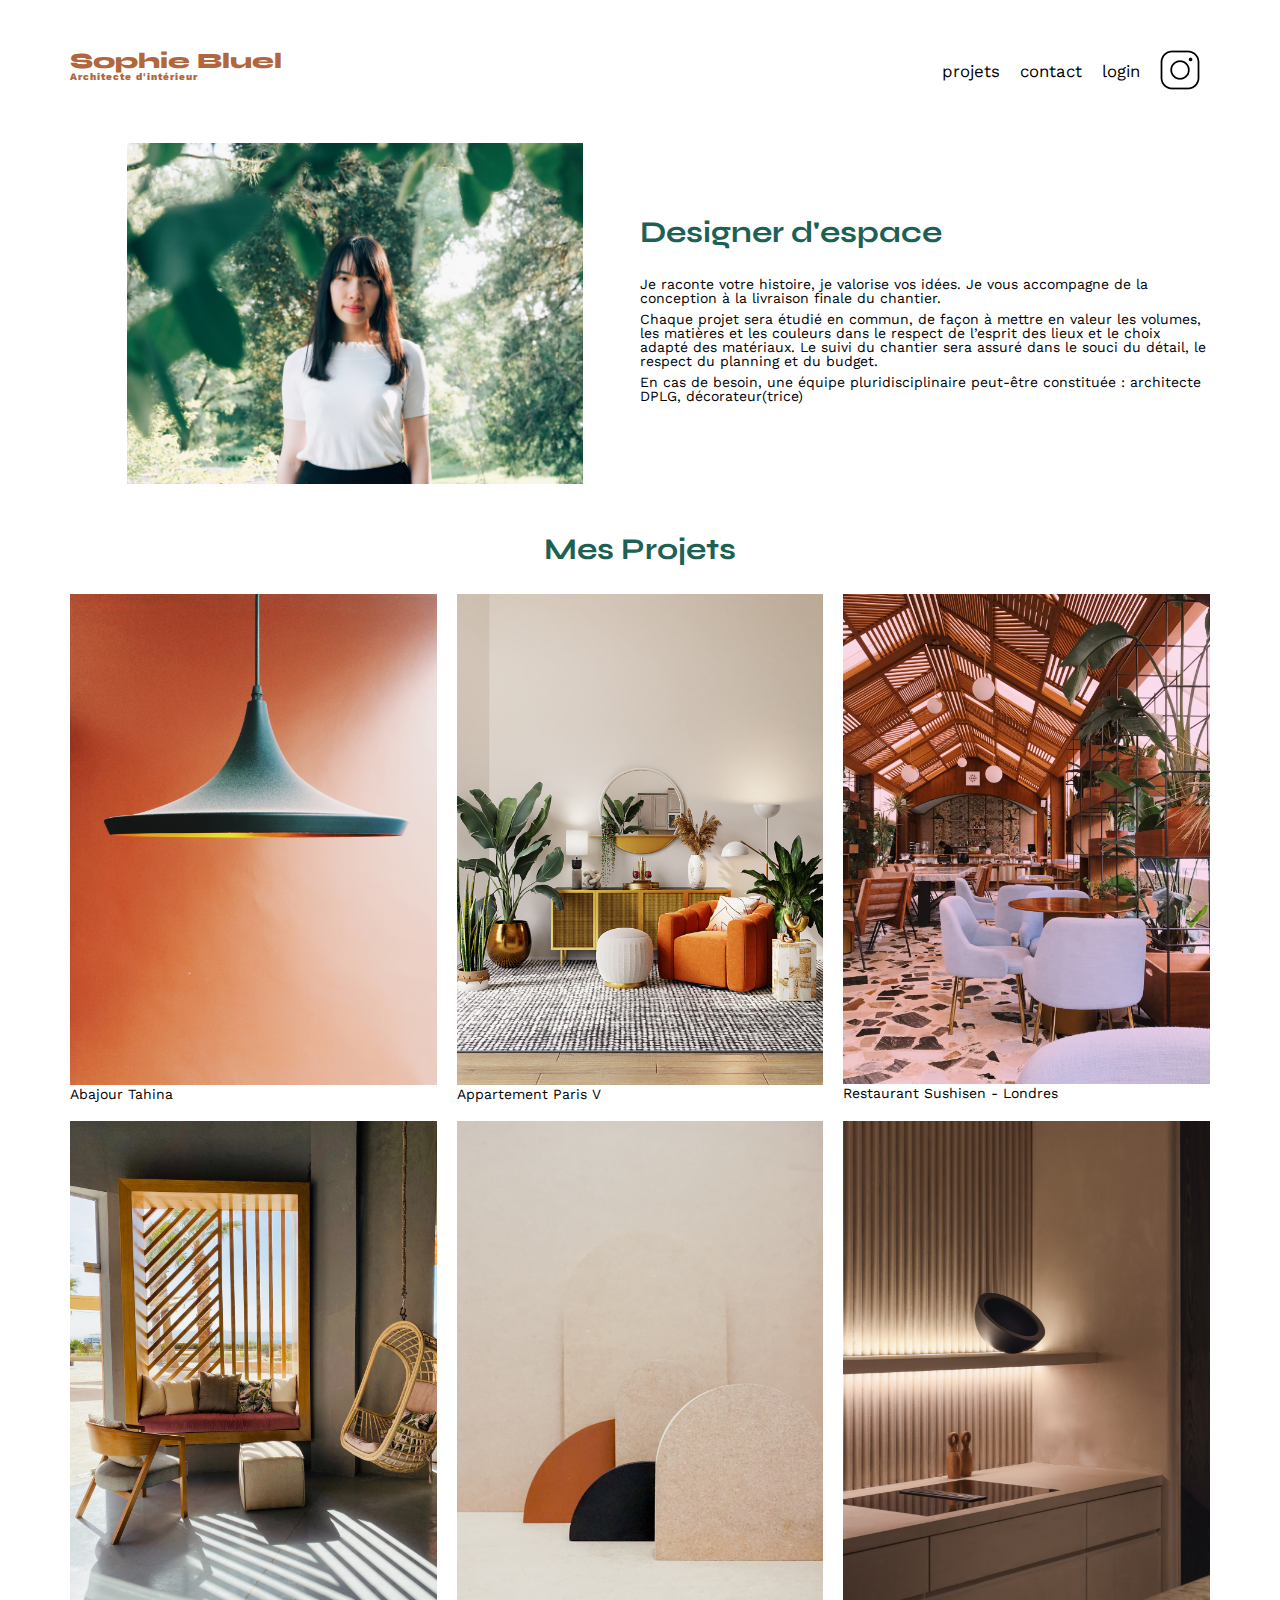
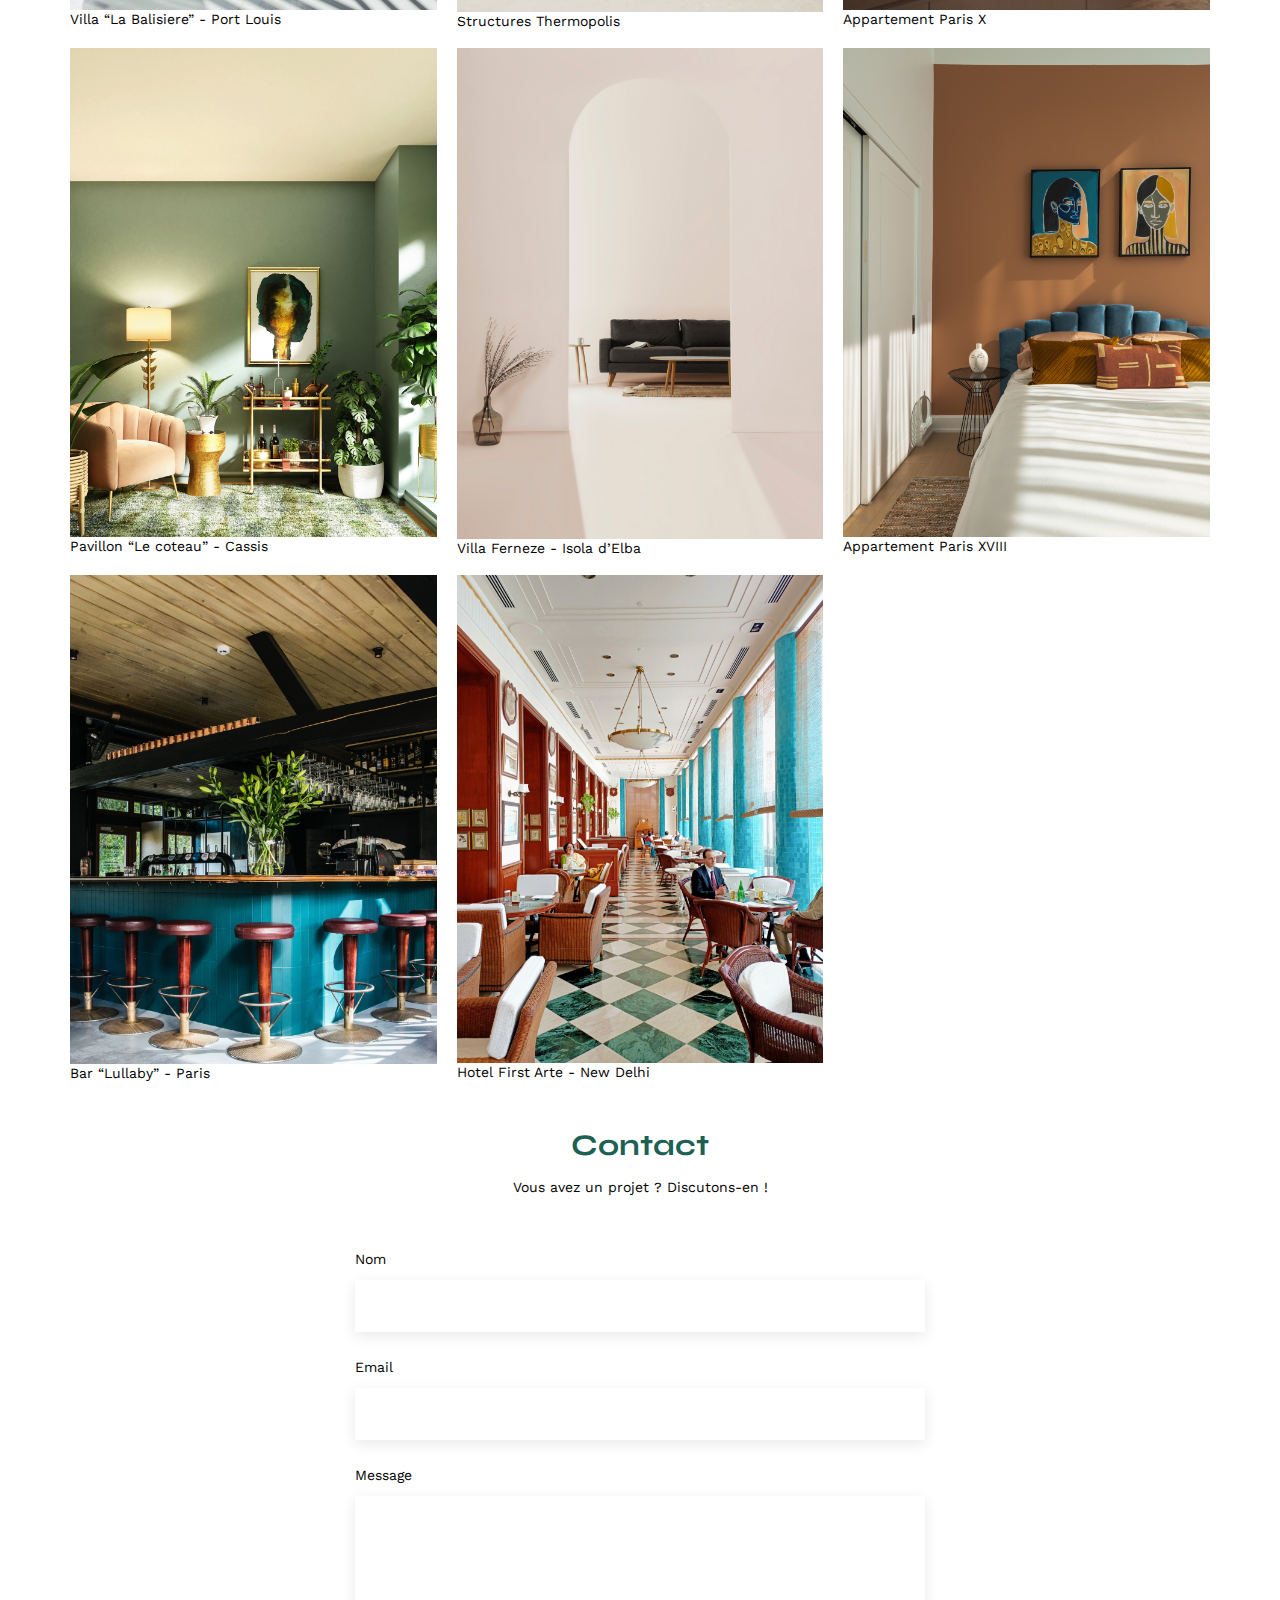
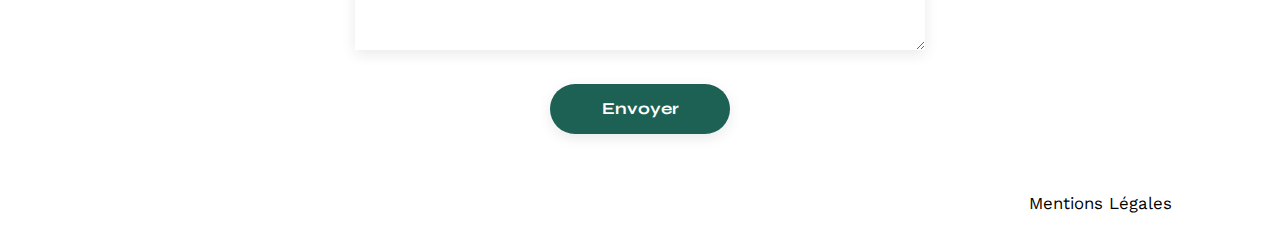
==== FrontEnd/index.html @ 5256f05f "First commit" ====
<!DOCTYPE html>
<html lang="fr">
<head>
	<meta charset="UTF-8">
	<title>Sophie Bluel - Architecte d'intérieur</title>
	<meta name="viewport" content="width=device-width, initial-scale=1.0">
	<link rel="preconnect" href="https://fonts.googleapis.com">
	<link rel="preconnect" href="https://fonts.gstatic.com" crossorigin>
	<link href="https://fonts.googleapis.com/css2?family=Syne:wght@700;800&family=Work+Sans&display=swap" rel="stylesheet">
	<meta name="description" content="">
	<link rel="stylesheet" href="./assets/style.css">
</head>
<body>
<header>
	<h1>Sophie Bluel <span>Architecte d'intérieur</span></h1>
	<nav>
		<ul>
			<li>projets</li>
			<li>contact</li>
			<li>login</li>
			<li><img src="./assets/icons/instagram.png" alt="Instagram"></li>
		</ul>
	</nav>
</header>
<main>
	<section id="introduction">
		<figure>
			<img src="./assets/images/sophie-bluel.png" alt="">
		</figure>
		<article>
			<h2>Designer d'espace</h2>
			<p>Je raconte votre histoire, je valorise vos idées. Je vous accompagne de la conception à la livraison finale du chantier.</p>
			<p>Chaque projet sera étudié en commun, de façon à mettre en valeur les volumes, les matières et les couleurs dans le respect de l’esprit des lieux et le choix adapté des matériaux. Le suivi du chantier sera assuré dans le souci du détail, le respect du planning et du budget.</p>
			<p>En cas de besoin, une équipe pluridisciplinaire peut-être constituée : architecte DPLG, décorateur(trice)</p>
		</article>
	</section>
	<section id="portfolio">
		<h2>Mes Projets</h2>
		<div class="gallery">
			<figure>
				<img src="assets/images/abajour-tahina.png" alt="Abajour Tahina">
				<figcaption>Abajour Tahina</figcaption>
			</figure>
			<figure>
				<img src="assets/images/appartement-paris-v.png" alt="Appartement Paris V">
				<figcaption>Appartement Paris V</figcaption>
			</figure>
			<figure>
				<img src="assets/images/restaurant-sushisen-londres.png" alt="Restaurant Sushisen - Londres">
				<figcaption>Restaurant Sushisen - Londres</figcaption>
			</figure>
			<figure>
				<img src="assets/images/la-balisiere.png" alt="Villa “La Balisiere” - Port Louis">
				<figcaption>Villa “La Balisiere” - Port Louis</figcaption>
			</figure>
			<figure>
				<img src="assets/images/structures-thermopolis.png" alt="Structures Thermopolis">
				<figcaption>Structures Thermopolis</figcaption>
			</figure>
			<figure>
				<img src="assets/images/appartement-paris-x.png" alt="Appartement Paris X">
				<figcaption>Appartement Paris X</figcaption>
			</figure>
			<figure>
				<img src="assets/images/le-coteau-cassis.png" alt="Pavillon “Le coteau” - Cassis">
				<figcaption>Pavillon “Le coteau” - Cassis</figcaption>
			</figure>
			<figure>
				<img src="assets/images/villa-ferneze.png" alt="Villa Ferneze - Isola d’Elba">
				<figcaption>Villa Ferneze - Isola d’Elba</figcaption>
			</figure>
			<figure>
				<img src="assets/images/appartement-paris-xviii.png" alt="Appartement Paris XVIII">
				<figcaption>Appartement Paris XVIII</figcaption>
			</figure>
			<figure>
				<img src="assets/images/bar-lullaby-paris.png" alt="Bar “Lullaby” - Paris">
				<figcaption>Bar “Lullaby” - Paris</figcaption>
			</figure>
			<figure>
				<img src="assets/images/hotel-first-arte-new-delhi.png" alt="Hotel First Arte - New Delhi">
				<figcaption>Hotel First Arte - New Delhi</figcaption>
			</figure>
		</div>
	</section>
	<section id="contact">
		<h2>Contact</h2>
		<p>Vous avez un projet ? Discutons-en !</p>
		<form action="#" method="post">
			<label for="name">Nom</label>
			<input type="text" name="name" id="name">
			<label for="email">Email</label>
			<input type="email" name="email" id="email">
			<label for="message">Message</label>
			<textarea name="message" id="message" cols="30" rows="10"></textarea>
			<input type="submit" value="Envoyer">
		</form>
	</section>
</main>

<footer>
	<nav>
		<ul>
			<li>Mentions Légales</li>
		</ul>
	</nav>
</footer>
</body>
</html>
---- FrontEnd/assets/style.css ----
/* http://meyerweb.com/eric/tools/css/reset/
   v2.0 | 20110126
   License: none (public domain)
*/

html, body, div, span, applet, object, iframe,
h1, h2, h3, h4, h5, h6, p, blockquote, pre,
a, abbr, acronym, address, big, cite, code,
del, dfn, em, img, ins, kbd, q, s, samp,
small, strike, strong, sub, sup, tt, var,
b, u, i, center,
dl, dt, dd, ol, ul, li,
fieldset, form, label, legend,
table, caption, tbody, tfoot, thead, tr, th, td,
article, aside, canvas, details, embed,
figure, figcaption, footer, header, hgroup,
menu, nav, output, ruby, section, summary,
time, mark, audio, video {
	margin: 0;
	padding: 0;
	border: 0;
	font-size: 100%;
	font: inherit;
	vertical-align: baseline;
}
/* HTML5 display-role reset for older browsers */
article, aside, details, figcaption, figure,
footer, header, hgroup, menu, nav, section {
	display: block;
}
body {
	line-height: 1;
}
ol, ul {
	list-style: none;
}
blockquote, q {
	quotes: none;
}
blockquote:before, blockquote:after,
q:before, q:after {
	content: '';
	content: none;
}
table {
	border-collapse: collapse;
	border-spacing: 0;
}
/** end reset css**/
body {
	max-width: 1140px;
	margin:auto;
	font-family: 'Work Sans' ;
	font-size: 14px;
}
header {
	display: flex;
	justify-content: space-between;
	margin: 50px 0
}
section {
	margin: 50px 0
}

h1{
	display: flex;
	flex-direction: column;
	font-family: 'Syne';
	font-size: 22px;
	font-weight: 800;
	color: #B1663C
}

h1 > span {
	font-family: 'Work Sans';
	font-size:10px;
	letter-spacing: 0.1em;
;
}

h2{
	font-family: 'Syne';
	font-weight: 700;
	font-size: 30px;
	color: #1D6154
}
nav ul {
	display: flex;
	align-items: center;
	list-style-type: none;

}
nav li {
	padding: 0 10px;
	font-size: 1.2em;
}

li:hover {
	color: #B1663C;
}
#introduction {
	display: flex;
	align-items: center;
}
#introduction figure {
	flex: 1
}
#introduction img {
	display: block;
	margin: auto;
	width: 80%;
}

#introduction article {
	flex: 1
}
#introduction h2 {
	margin-bottom: 1em;
}

#introduction p {
	margin-bottom: 0.5em;
}
#portfolio h2 {
	text-align: center;
	margin-bottom: 1em;
}
.gallery {
	width: 100%;
	display: grid;
	grid-template-columns: 1fr 1fr 1fr;
	grid-column-gap: 20px;
	grid-row-gap: 20px;
}

.gallery img {
	width: 100%;

}
#contact {
	width: 50%;
margin: auto;
}
#contact > * {
	text-align: center;

}
#contact h2{
	margin-bottom: 20px;
}
#contact form {
	text-align: left;
	margin-top:30px;
	display: flex;
	flex-direction: column;
}

#contact input {
	height: 50px;
	font-size: 1.2em;
	border: none;
	box-shadow: 0px 4px 14px rgba(0, 0, 0, 0.09);
}
#contact label {
	margin: 2em 0 1em 0;
}
#contact textarea {
	border: none;
	box-shadow: 0px 4px 14px rgba(0, 0, 0, 0.09);
}

input[type="submit"]{
	font-family: 'Syne';
	font-weight: 700;
	color: white;
	background-color: #1D6154;
	margin : 2em auto ;
	width: 180px;
	text-align: center;
	border-radius: 60px ;
}

footer nav ul {
	display: flex;
	justify-content: flex-end;
	margin: 2em
}
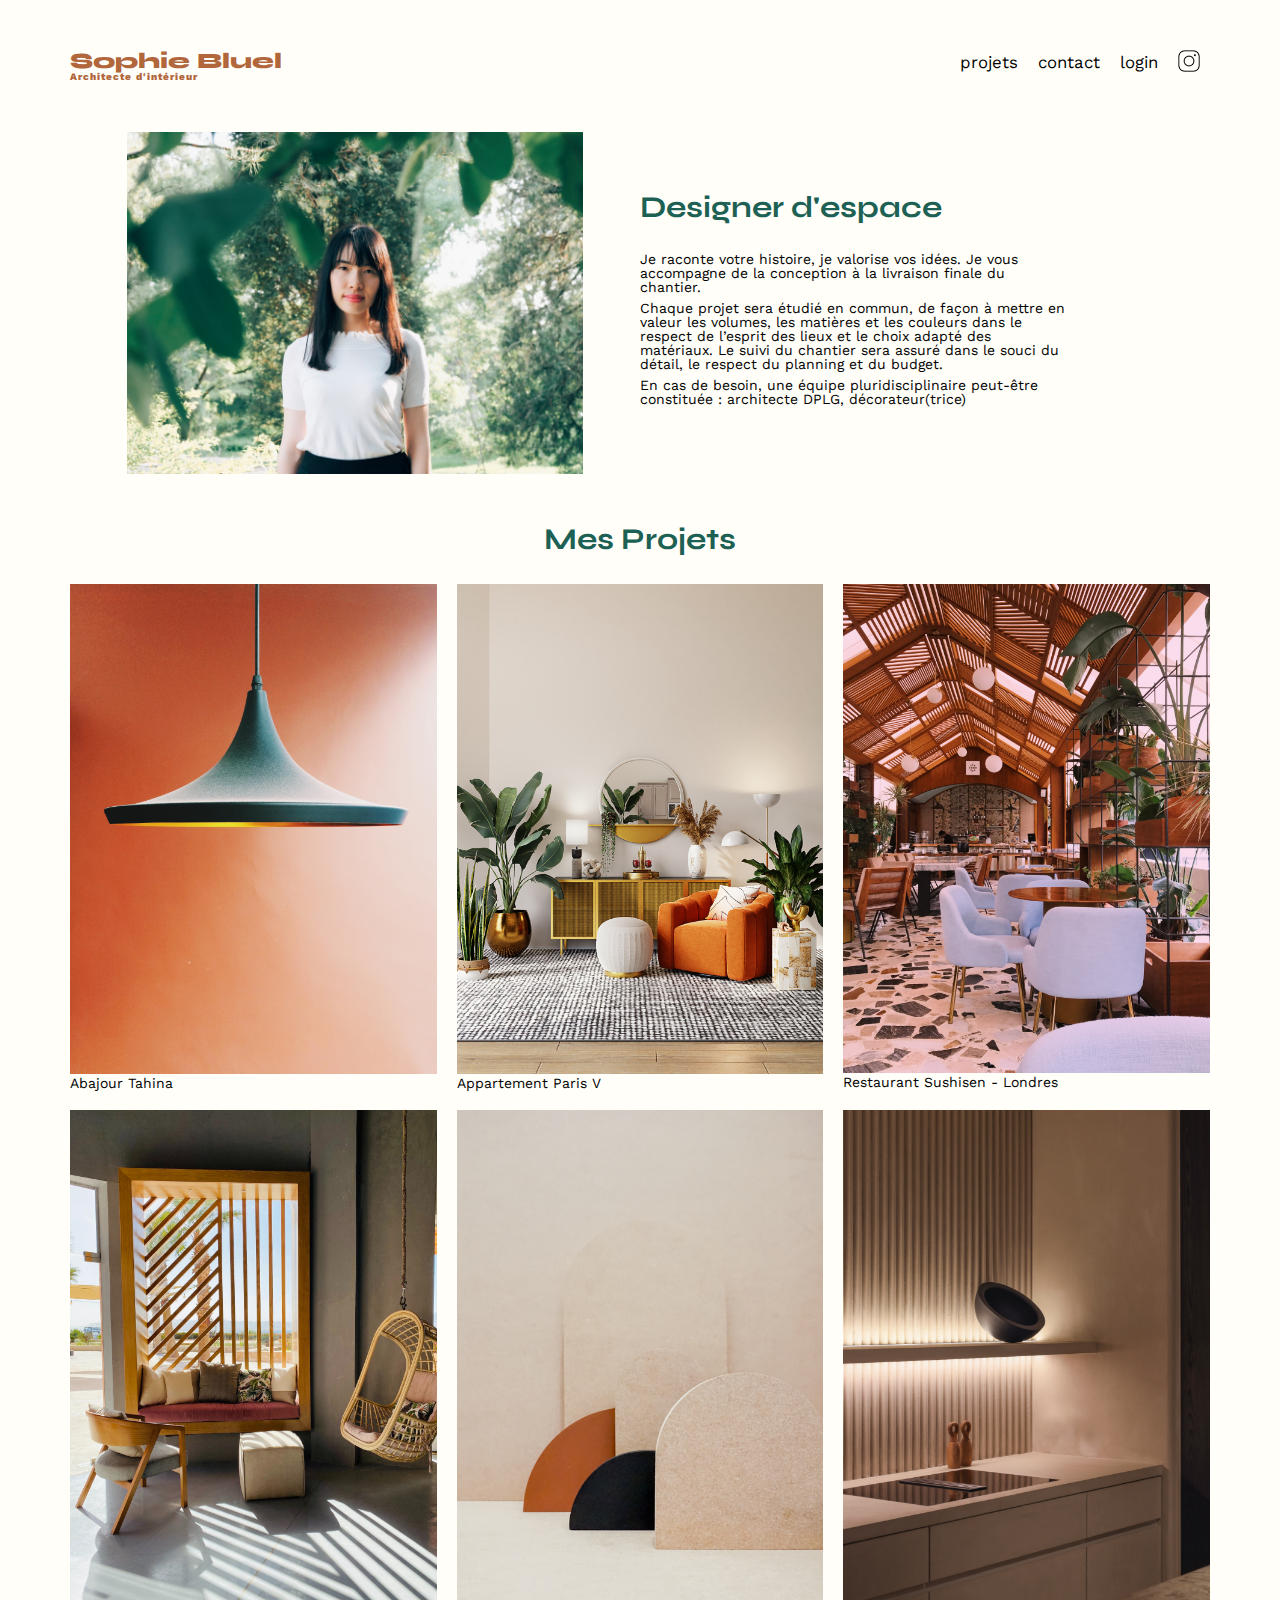
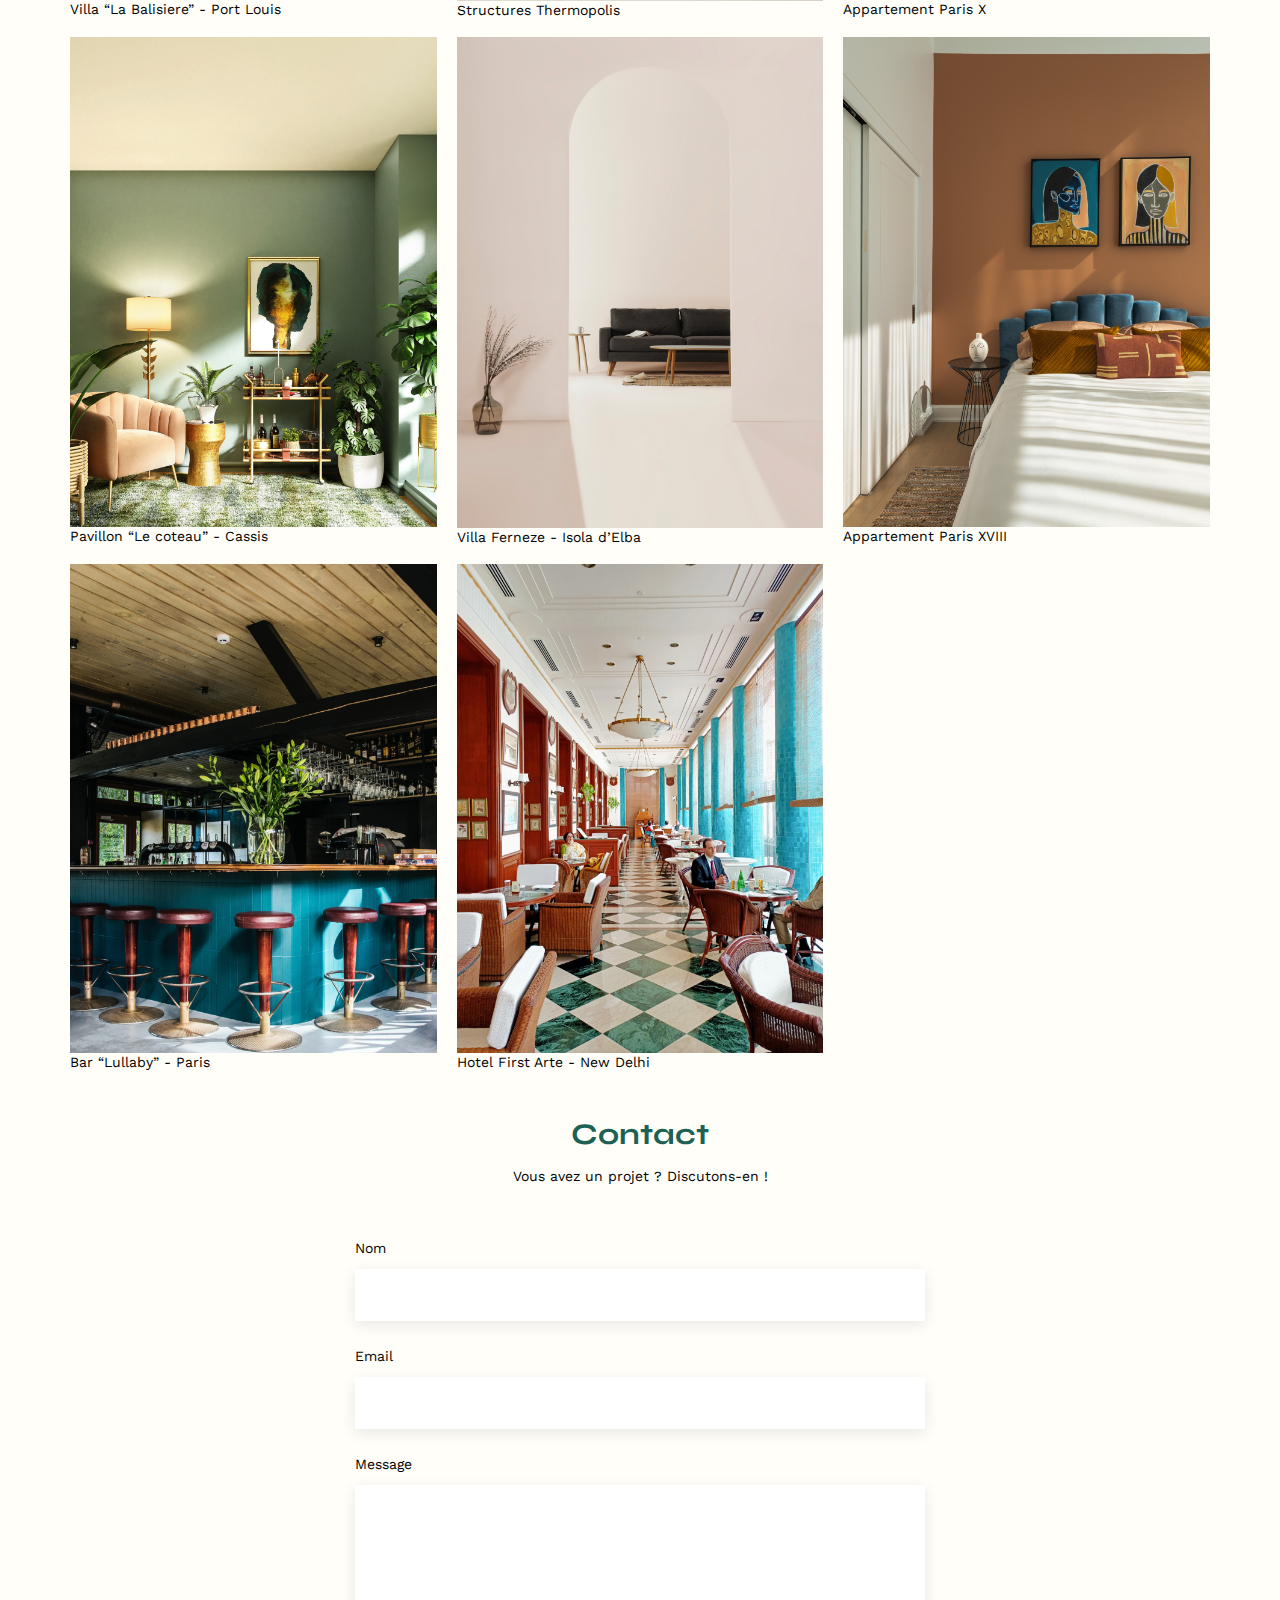
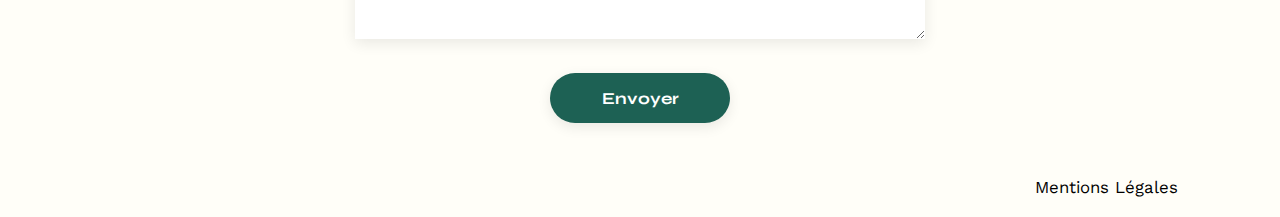
==== commit e10af8e3: "Petit fix" ====
--- a/FrontEnd/index.html
+++ b/FrontEnd/index.html
@@ -1,109 +1,118 @@
 <!DOCTYPE html>
 <html lang="fr">
+
 <head>
 	<meta charset="UTF-8">
 	<title>Sophie Bluel - Architecte d'intérieur</title>
 	<meta name="viewport" content="width=device-width, initial-scale=1.0">
 	<link rel="preconnect" href="https://fonts.googleapis.com">
 	<link rel="preconnect" href="https://fonts.gstatic.com" crossorigin>
-	<link href="https://fonts.googleapis.com/css2?family=Syne:wght@700;800&family=Work+Sans&display=swap" rel="stylesheet">
+	<link href="https://fonts.googleapis.com/css2?family=Syne:wght@700;800&family=Work+Sans&display=swap"
+		rel="stylesheet">
 	<meta name="description" content="">
 	<link rel="stylesheet" href="./assets/style.css">
 </head>
+
 <body>
-<header>
-	<h1>Sophie Bluel <span>Architecte d'intérieur</span></h1>
-	<nav>
-		<ul>
-			<li>projets</li>
-			<li>contact</li>
-			<li>login</li>
-			<li><img src="./assets/icons/instagram.png" alt="Instagram"></li>
-		</ul>
-	</nav>
-</header>
-<main>
-	<section id="introduction">
-		<figure>
-			<img src="./assets/images/sophie-bluel.png" alt="">
-		</figure>
-		<article>
-			<h2>Designer d'espace</h2>
-			<p>Je raconte votre histoire, je valorise vos idées. Je vous accompagne de la conception à la livraison finale du chantier.</p>
-			<p>Chaque projet sera étudié en commun, de façon à mettre en valeur les volumes, les matières et les couleurs dans le respect de l’esprit des lieux et le choix adapté des matériaux. Le suivi du chantier sera assuré dans le souci du détail, le respect du planning et du budget.</p>
-			<p>En cas de besoin, une équipe pluridisciplinaire peut-être constituée : architecte DPLG, décorateur(trice)</p>
-		</article>
-	</section>
-	<section id="portfolio">
-		<h2>Mes Projets</h2>
-		<div class="gallery">
+	<header>
+		<h1>Sophie Bluel <span>Architecte d'intérieur</span></h1>
+		<nav>
+			<ul>
+				<li><a href="#portfolio" class="smooth-transition">projets</a></li>
+				<li><a href="#contact">contact</a></li>
+				<li><a href="login.html">login</a></li>
+				<li><a href="https://www.instagram.com/"><img src="./assets/icons/instagram.png" id="instagram-logo"
+							alt="Instagram"></a></li>
+			</ul>
+		</nav>
+	</header>
+	<main>
+		<section id="introduction">
 			<figure>
-				<img src="assets/images/abajour-tahina.png" alt="Abajour Tahina">
-				<figcaption>Abajour Tahina</figcaption>
+				<img src="./assets/images/sophie-bluel.png" alt="">
 			</figure>
-			<figure>
-				<img src="assets/images/appartement-paris-v.png" alt="Appartement Paris V">
-				<figcaption>Appartement Paris V</figcaption>
-			</figure>
-			<figure>
-				<img src="assets/images/restaurant-sushisen-londres.png" alt="Restaurant Sushisen - Londres">
-				<figcaption>Restaurant Sushisen - Londres</figcaption>
-			</figure>
-			<figure>
-				<img src="assets/images/la-balisiere.png" alt="Villa “La Balisiere” - Port Louis">
-				<figcaption>Villa “La Balisiere” - Port Louis</figcaption>
-			</figure>
-			<figure>
-				<img src="assets/images/structures-thermopolis.png" alt="Structures Thermopolis">
-				<figcaption>Structures Thermopolis</figcaption>
-			</figure>
-			<figure>
-				<img src="assets/images/appartement-paris-x.png" alt="Appartement Paris X">
-				<figcaption>Appartement Paris X</figcaption>
-			</figure>
-			<figure>
-				<img src="assets/images/le-coteau-cassis.png" alt="Pavillon “Le coteau” - Cassis">
-				<figcaption>Pavillon “Le coteau” - Cassis</figcaption>
-			</figure>
-			<figure>
-				<img src="assets/images/villa-ferneze.png" alt="Villa Ferneze - Isola d’Elba">
-				<figcaption>Villa Ferneze - Isola d’Elba</figcaption>
-			</figure>
-			<figure>
-				<img src="assets/images/appartement-paris-xviii.png" alt="Appartement Paris XVIII">
-				<figcaption>Appartement Paris XVIII</figcaption>
-			</figure>
-			<figure>
-				<img src="assets/images/bar-lullaby-paris.png" alt="Bar “Lullaby” - Paris">
-				<figcaption>Bar “Lullaby” - Paris</figcaption>
-			</figure>
-			<figure>
-				<img src="assets/images/hotel-first-arte-new-delhi.png" alt="Hotel First Arte - New Delhi">
-				<figcaption>Hotel First Arte - New Delhi</figcaption>
-			</figure>
-		</div>
-	</section>
-	<section id="contact">
-		<h2>Contact</h2>
-		<p>Vous avez un projet ? Discutons-en !</p>
-		<form action="#" method="post">
-			<label for="name">Nom</label>
-			<input type="text" name="name" id="name">
-			<label for="email">Email</label>
-			<input type="email" name="email" id="email">
-			<label for="message">Message</label>
-			<textarea name="message" id="message" cols="30" rows="10"></textarea>
-			<input type="submit" value="Envoyer">
-		</form>
-	</section>
-</main>
+			<article>
+				<h2>Designer d'espace</h2>
+				<p>Je raconte votre histoire, je valorise vos idées. Je vous accompagne de la conception à la livraison
+					finale du chantier.</p>
+				<p>Chaque projet sera étudié en commun, de façon à mettre en valeur les volumes, les matières et les
+					couleurs dans le respect de l’esprit des lieux et le choix adapté des matériaux. Le suivi du
+					chantier sera assuré dans le souci du détail, le respect du planning et du budget.</p>
+				<p>En cas de besoin, une équipe pluridisciplinaire peut-être constituée : architecte DPLG,
+					décorateur(trice)</p>
+			</article>
+		</section>
+		<section id="portfolio">
+			<h2>Mes Projets</h2>
+			<div class="gallery">
+				<figure>
+					<img src="assets/images/abajour-tahina.png" alt="Abajour Tahina">
+					<figcaption>Abajour Tahina</figcaption>
+				</figure>
+				<figure>
+					<img src="assets/images/appartement-paris-v.png" alt="Appartement Paris V">
+					<figcaption>Appartement Paris V</figcaption>
+				</figure>
+				<figure>
+					<img src="assets/images/restaurant-sushisen-londres.png" alt="Restaurant Sushisen - Londres">
+					<figcaption>Restaurant Sushisen - Londres</figcaption>
+				</figure>
+				<figure>
+					<img src="assets/images/la-balisiere.png" alt="Villa “La Balisiere” - Port Louis">
+					<figcaption>Villa “La Balisiere” - Port Louis</figcaption>
+				</figure>
+				<figure>
+					<img src="assets/images/structures-thermopolis.png" alt="Structures Thermopolis">
+					<figcaption>Structures Thermopolis</figcaption>
+				</figure>
+				<figure>
+					<img src="assets/images/appartement-paris-x.png" alt="Appartement Paris X">
+					<figcaption>Appartement Paris X</figcaption>
+				</figure>
+				<figure>
+					<img src="assets/images/le-coteau-cassis.png" alt="Pavillon “Le coteau” - Cassis">
+					<figcaption>Pavillon “Le coteau” - Cassis</figcaption>
+				</figure>
+				<figure>
+					<img src="assets/images/villa-ferneze.png" alt="Villa Ferneze - Isola d’Elba">
+					<figcaption>Villa Ferneze - Isola d’Elba</figcaption>
+				</figure>
+				<figure>
+					<img src="assets/images/appartement-paris-xviii.png" alt="Appartement Paris XVIII">
+					<figcaption>Appartement Paris XVIII</figcaption>
+				</figure>
+				<figure>
+					<img src="assets/images/bar-lullaby-paris.png" alt="Bar “Lullaby” - Paris">
+					<figcaption>Bar “Lullaby” - Paris</figcaption>
+				</figure>
+				<figure>
+					<img src="assets/images/hotel-first-arte-new-delhi.png" alt="Hotel First Arte - New Delhi">
+					<figcaption>Hotel First Arte - New Delhi</figcaption>
+				</figure>
+			</div>
+		</section>
+		<section id="contact">
+			<h2>Contact</h2>
+			<p>Vous avez un projet ? Discutons-en !</p>
+			<form action="#" method="post">
+				<label for="name">Nom</label>
+				<input type="text" name="name" id="name">
+				<label for="email">Email</label>
+				<input type="email" name="email" id="email">
+				<label for="message">Message</label>
+				<textarea name="message" id="message" cols="30" rows="10"></textarea>
+				<input type="submit" value="Envoyer">
+			</form>
+		</section>
+	</main>
 
-<footer>
-	<nav>
-		<ul>
-			<li>Mentions Légales</li>
-		</ul>
-	</nav>
-</footer>
+	<footer>
+		<nav>
+			<ul>
+				<li><a href="#mention">Mentions Légales</a></li>
+			</ul>
+		</nav>
+	</footer>
 </body>
-</html>
+
+</html>--- a/FrontEnd/assets/style.css
+++ b/FrontEnd/assets/style.css
@@ -2,6 +2,12 @@
    v2.0 | 20110126
    License: none (public domain)
 */
+
+:root {
+	--main-color: #1D6154;
+	--hover-main-color: #0E2F28;
+	--secondary-color: #B1663C;
+}
 
 html, body, div, span, applet, object, iframe,
 h1, h2, h3, h4, h5, h6, p, blockquote, pre,
@@ -9,7 +15,7 @@
 del, dfn, em, img, ins, kbd, q, s, samp,
 small, strike, strong, sub, sup, tt, var,
 b, u, i, center,
-dl, dt, dd, ol, ul, li,
+dl, dt, dd, ol, ul, li, a,
 fieldset, form, label, legend,
 table, caption, tbody, tfoot, thead, tr, th, td,
 article, aside, canvas, details, embed,
@@ -22,6 +28,7 @@
 	font-size: 100%;
 	font: inherit;
 	vertical-align: baseline;
+	scroll-behavior: smooth;
 }
 /* HTML5 display-role reset for older browsers */
 article, aside, details, figcaption, figure,
@@ -30,6 +37,7 @@
 }
 body {
 	line-height: 1;
+	background-color: #FFFEF8;
 }
 ol, ul {
 	list-style: none;
@@ -68,7 +76,7 @@
 	font-family: 'Syne';
 	font-size: 22px;
 	font-weight: 800;
-	color: #B1663C
+	color: var(--secondary-color)
 }
 
 h1 > span {
@@ -95,8 +103,8 @@
 	font-size: 1.2em;
 }
 
-li:hover {
-	color: #B1663C;
+li:hover, a:hover {
+	color: var(--secondary-color);
 }
 #introduction {
 	display: flex;
@@ -179,10 +187,31 @@
 	text-align: center;
 	border-radius: 60px ;
 }
-
+input[type="submit"]:hover {
+	background-color: var(--hover-main-color);
+	cursor: pointer;
+}
 footer nav ul {
 	display: flex;
 	justify-content: flex-end;
-	margin: 2em
-}
-
+	padding: 22px;
+}
+
+a {
+	text-decoration: none;
+	color: #000000;
+}
+
+.bold {
+	font-weight: bold;
+}
+
+#instagram-logo {
+	width: 22px;
+	height: 22px;
+}
+
+#introduction article p {
+	width: 75%;
+}
+
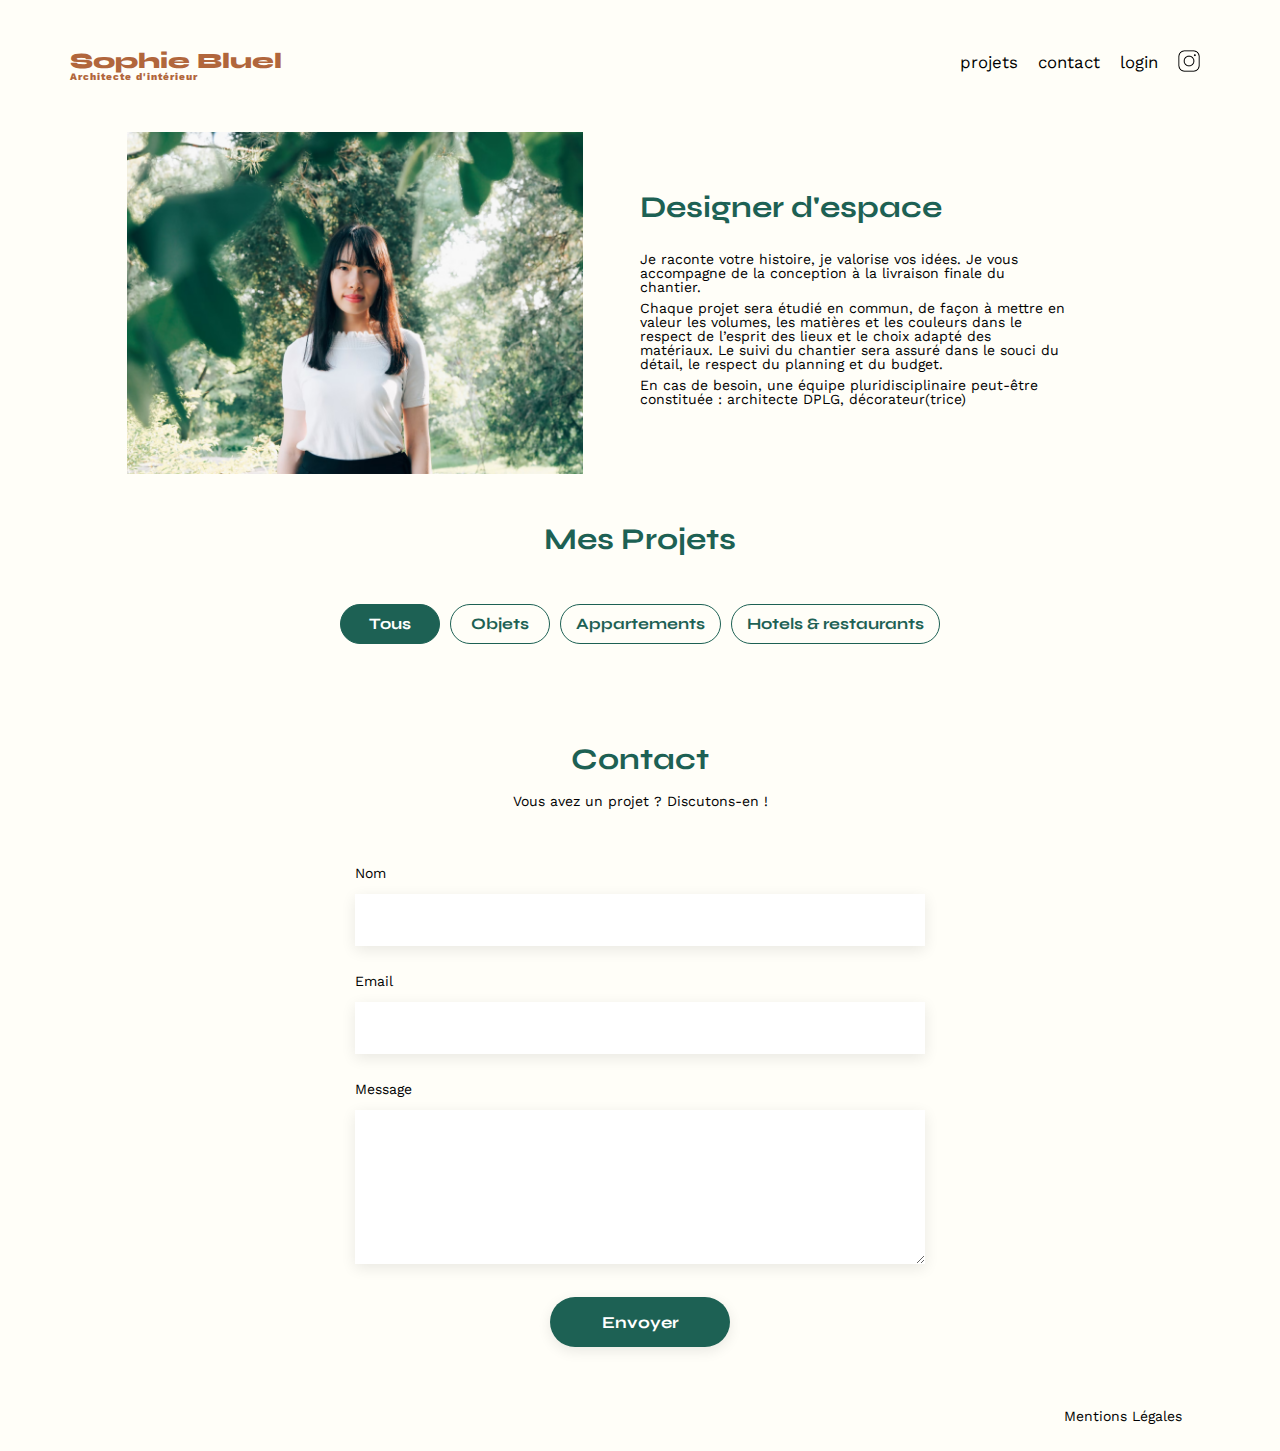
==== commit 9c36faf4: "Add working filters" ====
--- a/FrontEnd/index.html
+++ b/FrontEnd/index.html
@@ -11,6 +11,7 @@
 		rel="stylesheet">
 	<meta name="description" content="">
 	<link rel="stylesheet" href="./assets/style.css">
+	<script type="module" src="./js/main.js" defer></script>
 </head>
 
 <body>
@@ -20,7 +21,7 @@
 			<ul>
 				<li><a href="#portfolio" class="smooth-transition">projets</a></li>
 				<li><a href="#contact">contact</a></li>
-				<li><a href="login.html">login</a></li>
+				<li><a href="pages/login.html">login</a></li>
 				<li><a href="https://www.instagram.com/"><img src="./assets/icons/instagram.png" id="instagram-logo"
 							alt="Instagram"></a></li>
 			</ul>
@@ -43,52 +44,8 @@
 			</article>
 		</section>
 		<section id="portfolio">
-			<h2>Mes Projets</h2>
+			<h2 id="portfolio-title">Mes Projets</h2>
 			<div class="gallery">
-				<figure>
-					<img src="assets/images/abajour-tahina.png" alt="Abajour Tahina">
-					<figcaption>Abajour Tahina</figcaption>
-				</figure>
-				<figure>
-					<img src="assets/images/appartement-paris-v.png" alt="Appartement Paris V">
-					<figcaption>Appartement Paris V</figcaption>
-				</figure>
-				<figure>
-					<img src="assets/images/restaurant-sushisen-londres.png" alt="Restaurant Sushisen - Londres">
-					<figcaption>Restaurant Sushisen - Londres</figcaption>
-				</figure>
-				<figure>
-					<img src="assets/images/la-balisiere.png" alt="Villa “La Balisiere” - Port Louis">
-					<figcaption>Villa “La Balisiere” - Port Louis</figcaption>
-				</figure>
-				<figure>
-					<img src="assets/images/structures-thermopolis.png" alt="Structures Thermopolis">
-					<figcaption>Structures Thermopolis</figcaption>
-				</figure>
-				<figure>
-					<img src="assets/images/appartement-paris-x.png" alt="Appartement Paris X">
-					<figcaption>Appartement Paris X</figcaption>
-				</figure>
-				<figure>
-					<img src="assets/images/le-coteau-cassis.png" alt="Pavillon “Le coteau” - Cassis">
-					<figcaption>Pavillon “Le coteau” - Cassis</figcaption>
-				</figure>
-				<figure>
-					<img src="assets/images/villa-ferneze.png" alt="Villa Ferneze - Isola d’Elba">
-					<figcaption>Villa Ferneze - Isola d’Elba</figcaption>
-				</figure>
-				<figure>
-					<img src="assets/images/appartement-paris-xviii.png" alt="Appartement Paris XVIII">
-					<figcaption>Appartement Paris XVIII</figcaption>
-				</figure>
-				<figure>
-					<img src="assets/images/bar-lullaby-paris.png" alt="Bar “Lullaby” - Paris">
-					<figcaption>Bar “Lullaby” - Paris</figcaption>
-				</figure>
-				<figure>
-					<img src="assets/images/hotel-first-arte-new-delhi.png" alt="Hotel First Arte - New Delhi">
-					<figcaption>Hotel First Arte - New Delhi</figcaption>
-				</figure>
 			</div>
 		</section>
 		<section id="contact">
--- a/FrontEnd/assets/style.css
+++ b/FrontEnd/assets/style.css
@@ -60,6 +60,7 @@
 	margin:auto;
 	font-family: 'Work Sans' ;
 	font-size: 14px;
+	padding: 0 20px;
 }
 header {
 	display: flex;
@@ -90,7 +91,7 @@
 	font-family: 'Syne';
 	font-weight: 700;
 	font-size: 30px;
-	color: #1D6154
+	color: var(--main-color)
 }
 nav ul {
 	display: flex;
@@ -98,7 +99,7 @@
 	list-style-type: none;
 
 }
-nav li {
+header nav li {
 	padding: 0 10px;
 	font-size: 1.2em;
 }
@@ -177,25 +178,26 @@
 	box-shadow: 0px 4px 14px rgba(0, 0, 0, 0.09);
 }
 
-input[type="submit"]{
+input[type="submit"] {
 	font-family: 'Syne';
 	font-weight: 700;
 	color: white;
-	background-color: #1D6154;
+	background-color: var(--main-color);
 	margin : 2em auto ;
 	width: 180px;
 	text-align: center;
-	border-radius: 60px ;
+	border-radius: 60px;
+	transition: 0.3s ease;
 }
 input[type="submit"]:hover {
-	background-color: var(--hover-main-color);
-	cursor: pointer;
+    background-color: var(--hover-main-color);
 }
 footer nav ul {
 	display: flex;
 	justify-content: flex-end;
-	padding: 22px;
-}
+	margin: 2em;
+}
+
 
 a {
 	text-decoration: none;
@@ -215,3 +217,33 @@
 	width: 75%;
 }
 
+#filters {
+	display: flex;
+	justify-content: center;
+	gap: 10px;
+	height: 40px;
+	width: 100%;
+	margin: 50px 0;
+}
+
+.filter-button {
+	font-family: 'Syne';
+	font-weight: 700;
+	font-size: 16px;
+	color: var(--main-color);
+	background-color: transparent;
+	min-width: 100px;
+	height: 100%;
+	padding: 9px 15px;
+	border: 1px solid var(--main-color);
+	border-radius: 60px;
+	transition: 0.3s ease;
+	cursor: pointer;
+}
+.filter-button:hover {
+	background-color: #1d615453;
+}
+.filter-button.active {
+	color: white;
+	background-color: var(--main-color);
+}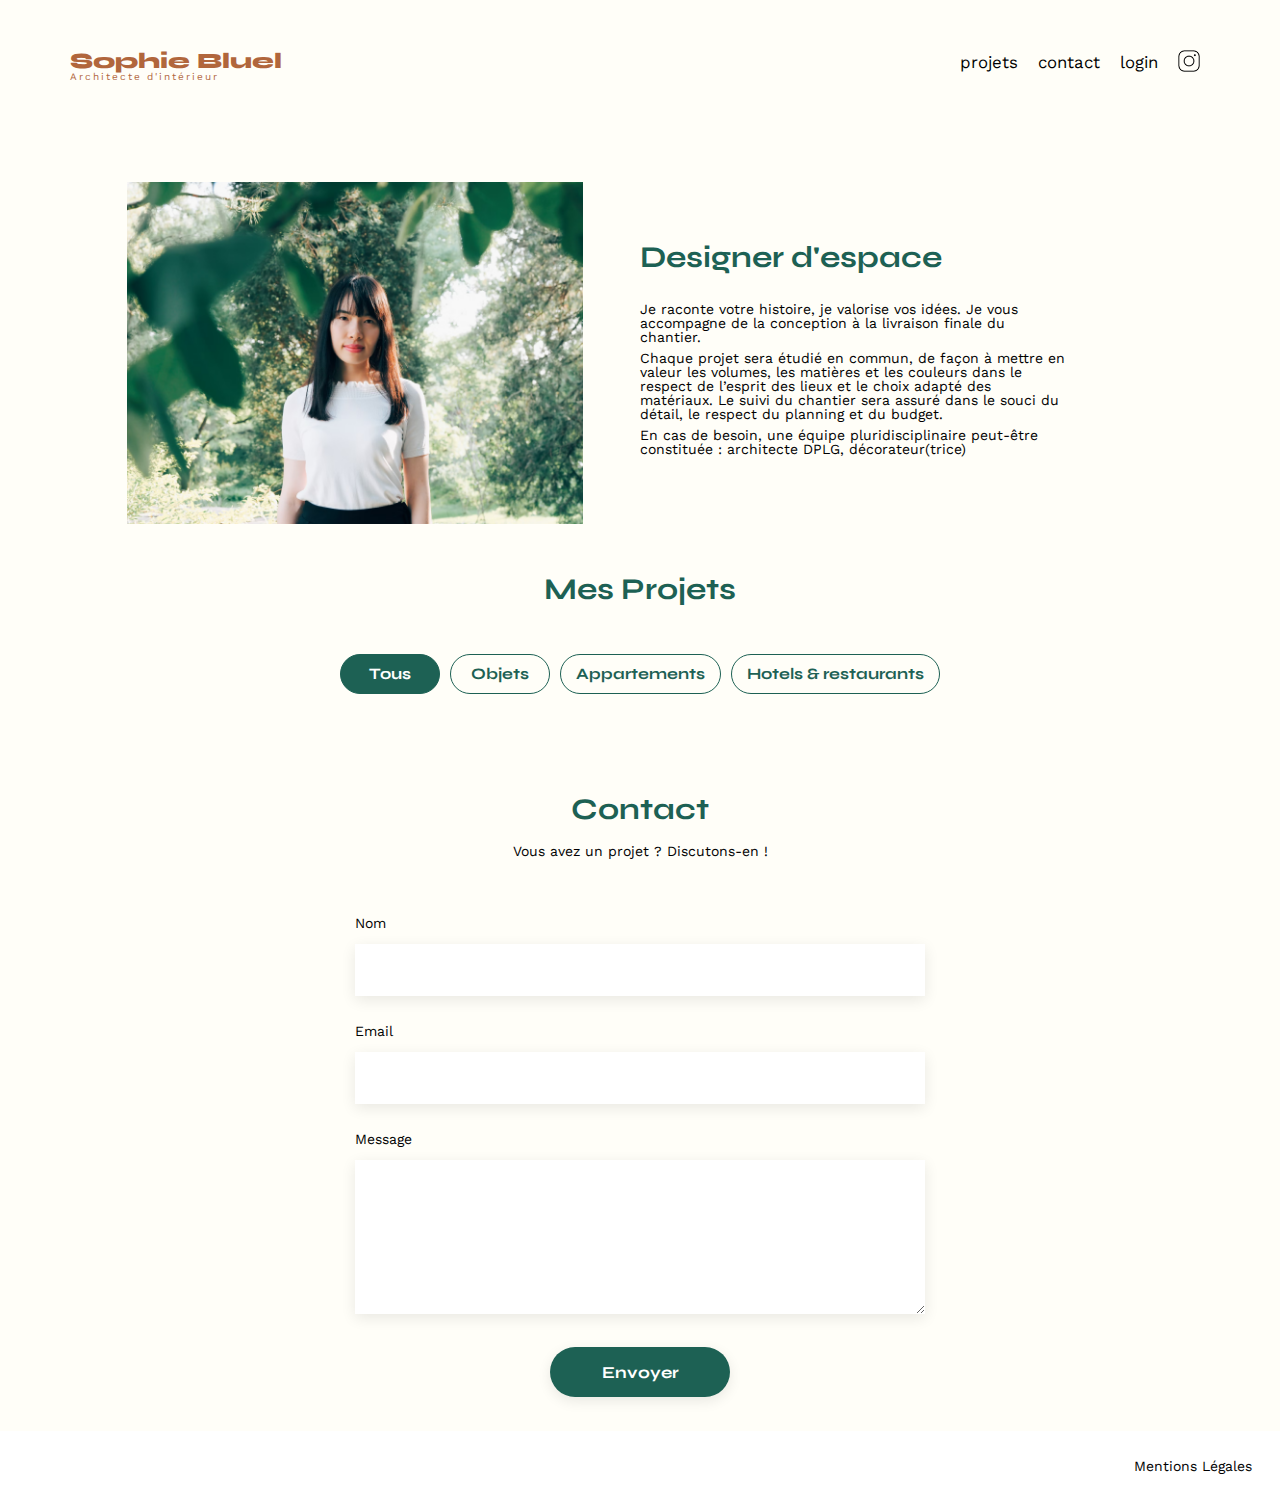
==== commit 18d614cc: "Add login and start modal" ====
--- a/FrontEnd/index.html
+++ b/FrontEnd/index.html
@@ -9,23 +9,31 @@
 	<link rel="preconnect" href="https://fonts.gstatic.com" crossorigin>
 	<link href="https://fonts.googleapis.com/css2?family=Syne:wght@700;800&family=Work+Sans&display=swap"
 		rel="stylesheet">
+	<link rel="stylesheet" href="https://cdnjs.cloudflare.com/ajax/libs/font-awesome/6.0.0-beta3/css/all.min.css">
 	<meta name="description" content="">
 	<link rel="stylesheet" href="./assets/style.css">
-	<script type="module" src="./js/main.js" defer></script>
+	<script type="module" src="./scripts/main.js" defer></script>
 </head>
 
 <body>
 	<header>
-		<h1>Sophie Bluel <span>Architecte d'intérieur</span></h1>
-		<nav>
-			<ul>
-				<li><a href="#portfolio" class="smooth-transition">projets</a></li>
-				<li><a href="#contact">contact</a></li>
-				<li><a href="pages/login.html">login</a></li>
-				<li><a href="https://www.instagram.com/"><img src="./assets/icons/instagram.png" id="instagram-logo"
-							alt="Instagram"></a></li>
-			</ul>
-		</nav>
+		<div class="edit-banner no-display">
+			<i class="fa-regular fa-pen-to-square"></i>
+			<span>Mode édition</span>
+		</div>
+		<div id="nav-container">
+			<h1>Sophie Bluel <span>Architecte d'intérieur</span></h1>
+			<nav>
+				<ul>
+					<li><a href="#portfolio" class="smooth-transition">projets</a></li>
+					<li><a href="#contact">contact</a></li>
+					<li><a href="pages/login.html" class="login">login</a></li>
+					<li><a href="#" class="logout">logout</a></li>
+					<li><a href="https://www.instagram.com/"><img src="./assets/icons/instagram.png" id="instagram-logo"
+								alt="Instagram"></a></li>
+				</ul>
+			</nav>
+		</div>
 	</header>
 	<main>
 		<section id="introduction">
@@ -44,7 +52,13 @@
 			</article>
 		</section>
 		<section id="portfolio">
-			<h2 id="portfolio-title">Mes Projets</h2>
+			<div id="title-container">
+				<h2 id="portfolio-title">Mes Projets</h2>
+				<a class="modify-button">
+					<i class="fa-regular fa-pen-to-square"></i>
+					<span>modifier</span>
+				</a>
+			</div>
 			<div class="gallery">
 			</div>
 		</section>
--- a/FrontEnd/assets/style.css
+++ b/FrontEnd/assets/style.css
@@ -56,17 +56,42 @@
 }
 /** end reset css**/
 body {
-	max-width: 1140px;
-	margin:auto;
 	font-family: 'Work Sans' ;
 	font-size: 14px;
+}
+main, #nav-container {
+	margin: auto;
+	max-width: 1140px;
 	padding: 0 20px;
 }
-header {
-	display: flex;
+header, #nav-container {
+	display: flex;
+	align-self: center;
 	justify-content: space-between;
 	margin: 50px 0
 }
+header {
+	flex-direction: column;
+	justify-content: center;
+	margin-top: 0;
+}
+
+.edit-banner {
+	display: flex;
+	width: 100%;
+	height: 60px;
+	justify-content: center;
+	align-items: center;
+	gap: 10px;
+	background-color: black;
+	color: white;
+	font-size: 16px;
+}
+
+.no-display {
+	display: none;
+}
+
 section {
 	margin: 50px 0
 }
@@ -83,8 +108,16 @@
 h1 > span {
 	font-family: 'Work Sans';
 	font-size:10px;
-	letter-spacing: 0.1em;
-;
+	letter-spacing: 0.2em;
+	font-weight: 400;
+}
+
+#title-container {
+	display: flex;
+	justify-content: center;
+	align-items: center;
+	gap: 30px;
+	margin-bottom: 50px;
 }
 
 h2{
@@ -93,6 +126,7 @@
 	font-size: 30px;
 	color: var(--main-color)
 }
+
 nav ul {
 	display: flex;
 	align-items: center;
@@ -132,7 +166,6 @@
 }
 #portfolio h2 {
 	text-align: center;
-	margin-bottom: 1em;
 }
 .gallery {
 	width: 100%;
@@ -142,7 +175,7 @@
 	grid-row-gap: 20px;
 }
 
-.gallery img {
+.gallery img, #nav-container {
 	width: 100%;
 
 }
@@ -192,12 +225,17 @@
 input[type="submit"]:hover {
     background-color: var(--hover-main-color);
 }
+
+footer {
+	background-color: white;
+	box-sizing: content-box;
+}
+
 footer nav ul {
 	display: flex;
 	justify-content: flex-end;
-	margin: 2em;
-}
-
+	padding: 2em;
+}
 
 a {
 	text-decoration: none;
@@ -223,7 +261,7 @@
 	gap: 10px;
 	height: 40px;
 	width: 100%;
-	margin: 50px 0;
+	margin-bottom: 50px;
 }
 
 .filter-button {
@@ -246,4 +284,49 @@
 .filter-button.active {
 	color: white;
 	background-color: var(--main-color);
+}
+
+/* Modal */
+
+.modify-button:hover { cursor: pointer; }
+
+/* Overlay qui assombrit l'écran */
+.overlay {
+    display: flex;
+    position: fixed;
+    top: 0;
+    left: 0;
+    width: 100%;
+    height: 100%;
+    background: rgba(0, 0, 0, 0.5); /* Effet d'ombre */
+    justify-content: center;
+    align-items: center;
+}
+
+/* Fenêtre modale */
+.modal {
+    background: white;
+    padding: 20px;
+    width: 630px;
+    border-radius: 10px;
+    box-shadow: 0 0 15px rgba(0, 0, 0, 0.3);
+    transform: translateY(-20px);
+    transition: transform 0.3s ease-in-out;
+    text-align: center;
+	font-size: 26px;
+    position: relative;
+}
+
+/* Bouton de fermeture */
+.close {
+    position: absolute;
+    top: 10px;
+    right: 15px;
+    font-size: 25px;
+    cursor: pointer;
+}
+
+/* Classe pour afficher la modale avec animation */
+.modal.active {
+    transform: translateY(0);
 }